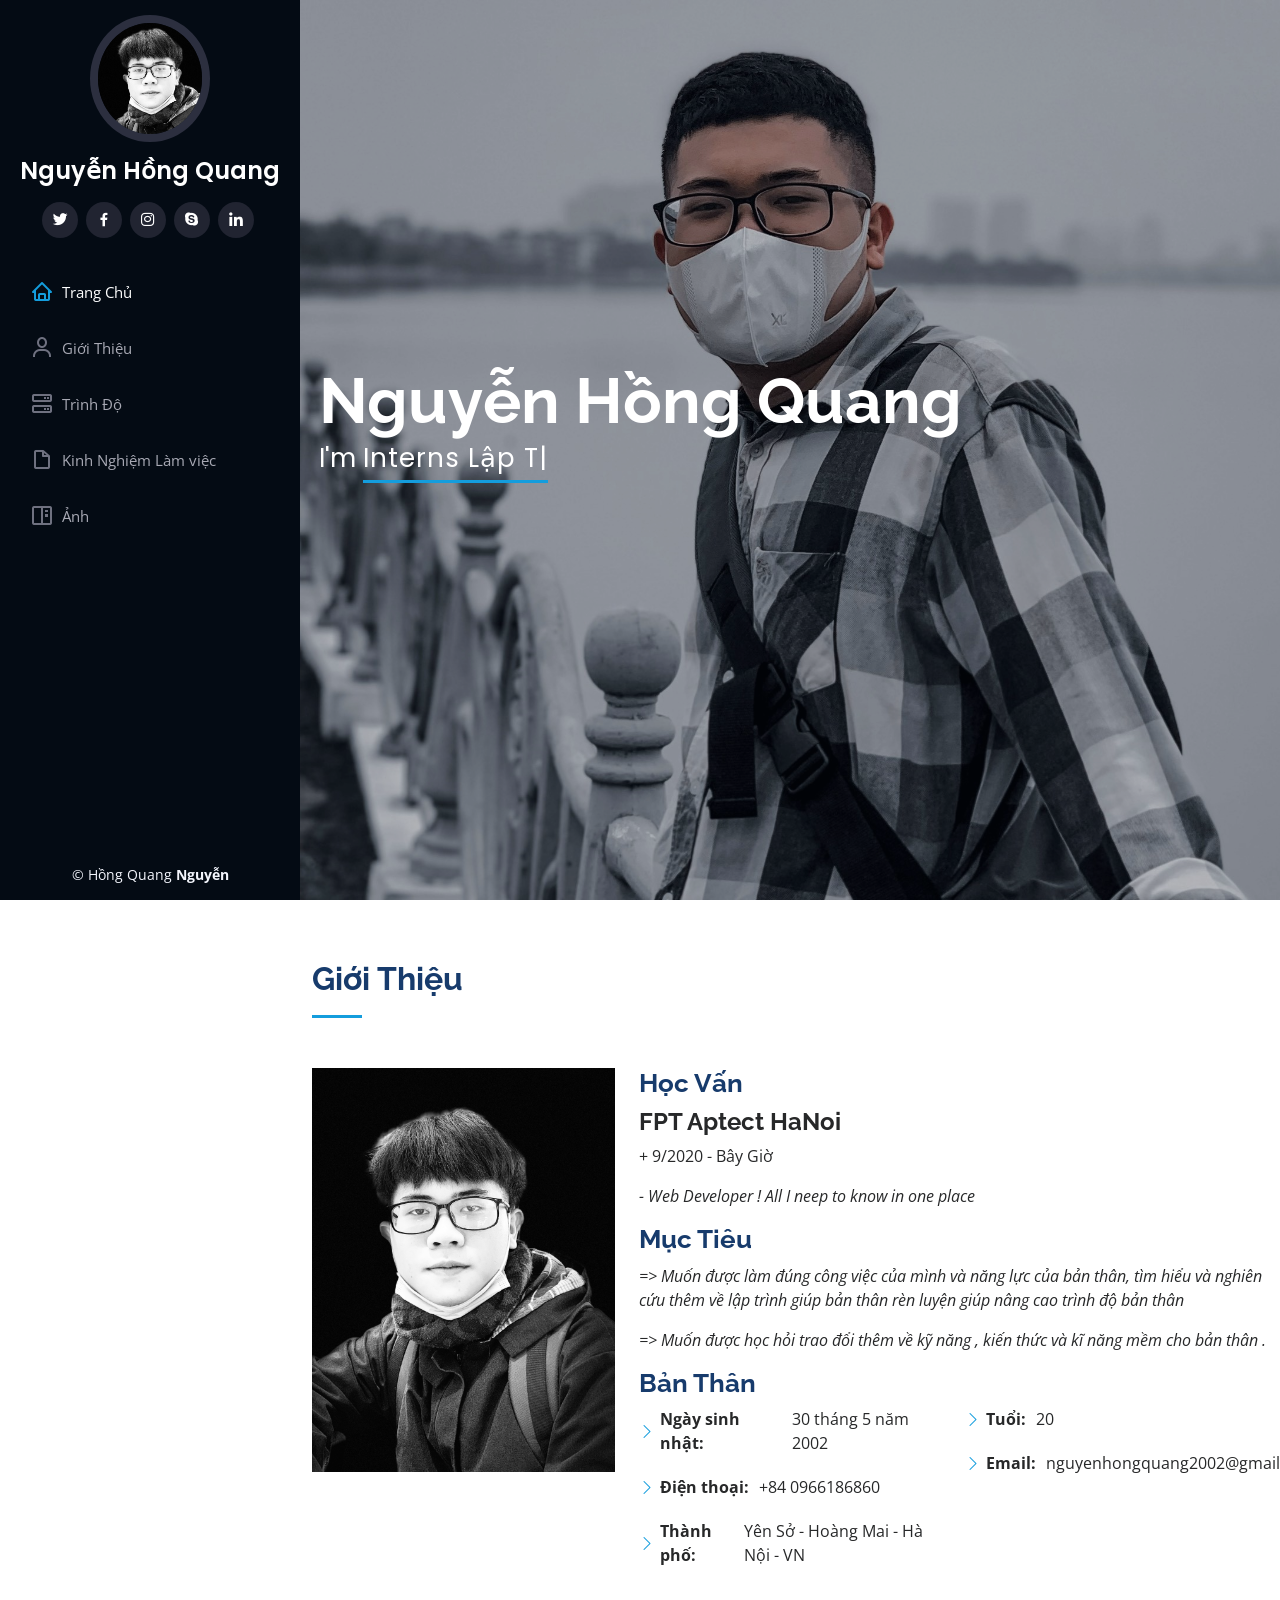
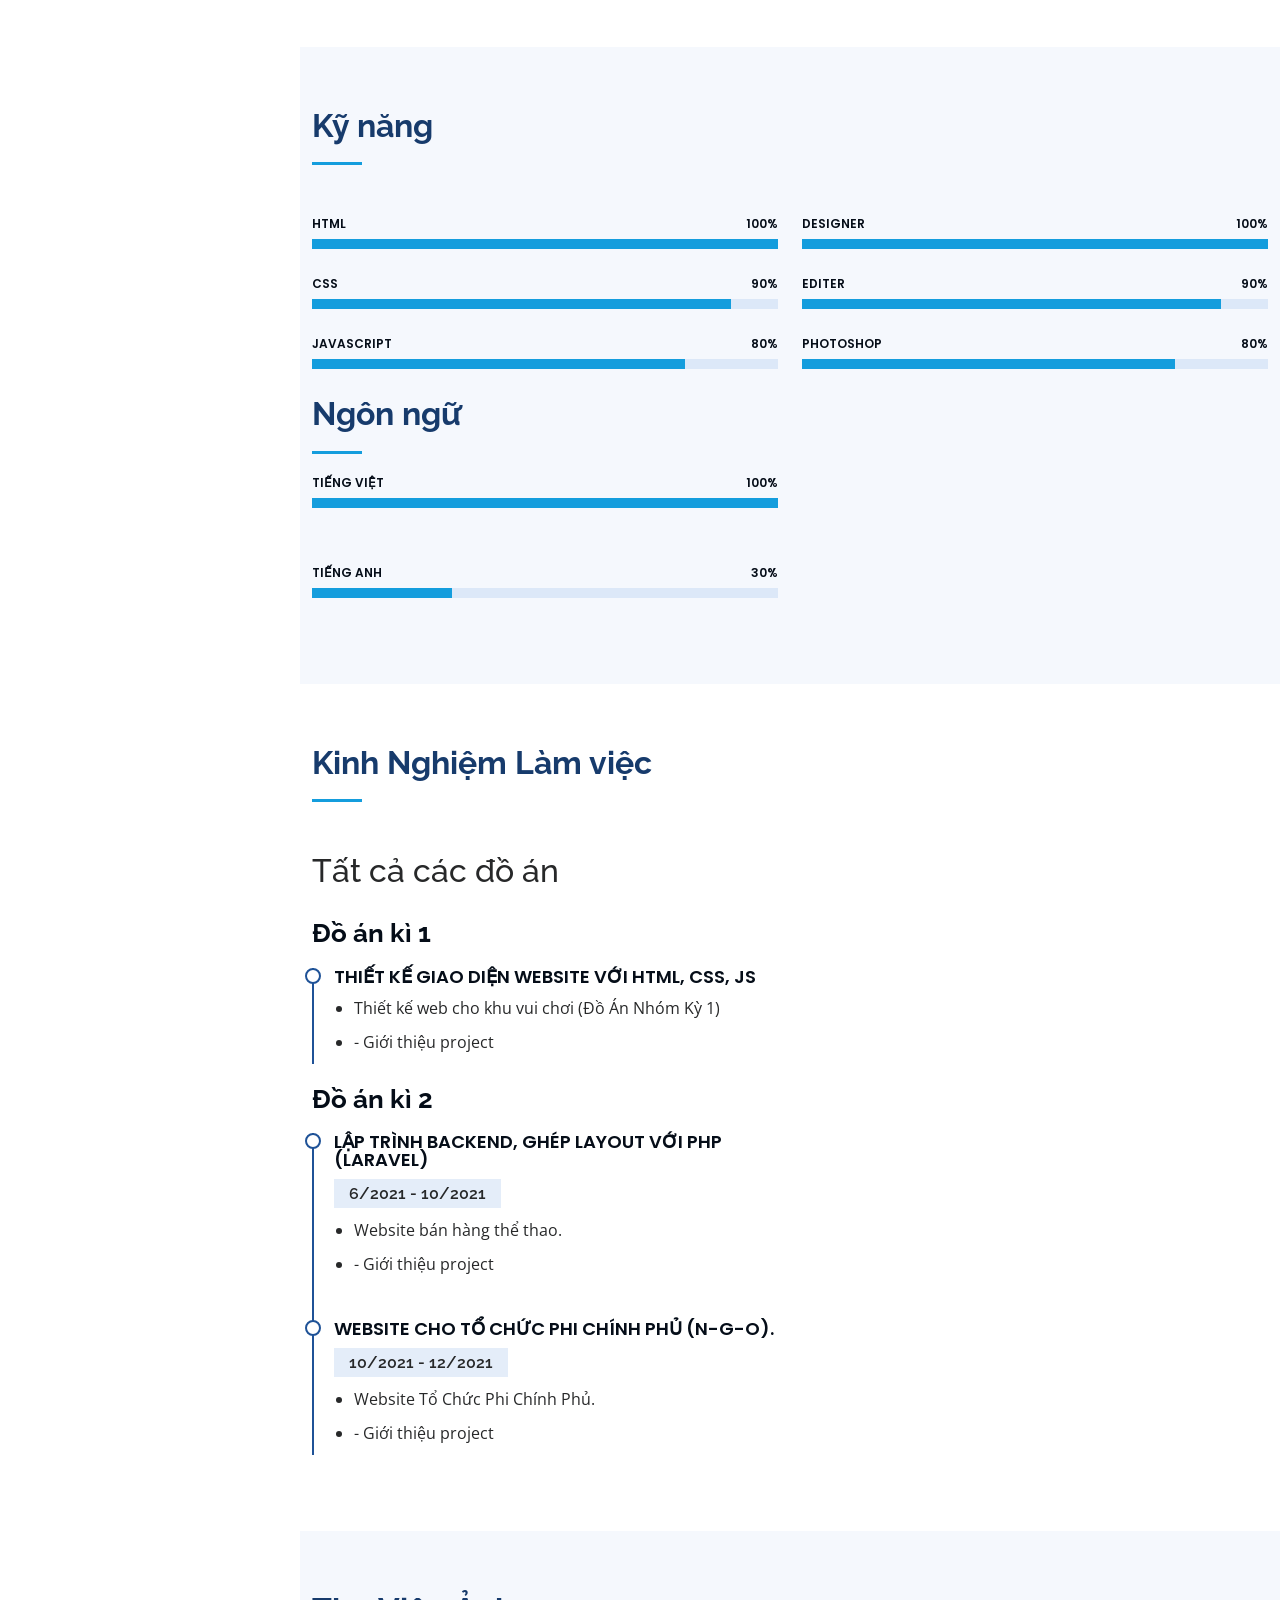
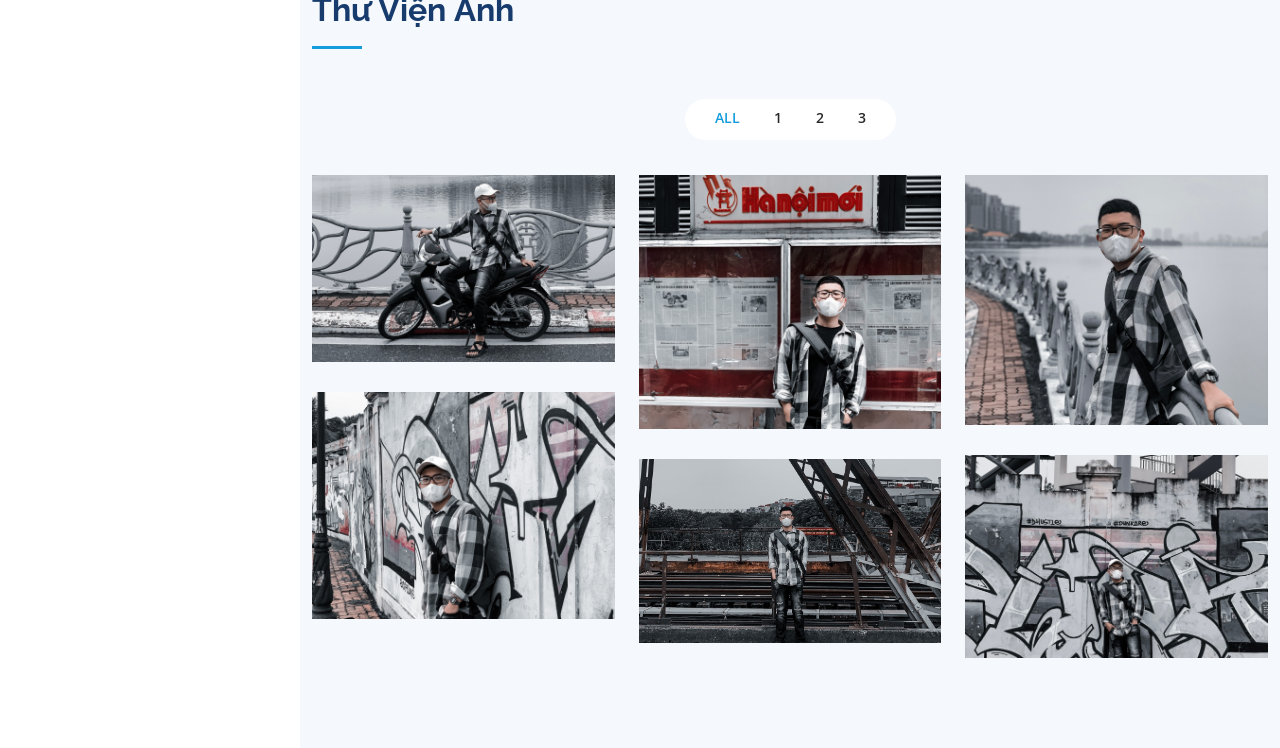
==== cv/index.html @ 5b28b4ec "cvcuatui" ====
<!DOCTYPE html>
<html lang="en">
<head>
    <meta charset="UTF-8">
    <meta http-equiv="X-UA-Compatible" content="IE=edge">
    <meta name="viewport" content="width=device-width, initial-scale=1.0">
    <link href="https://fonts.googleapis.com/css?family=Open+Sans:300,300i,400,400i,600,600i,700,700i|Raleway:300,300i,400,400i,500,500i,600,600i,700,700i|Poppins:300,300i,400,400i,500,500i,600,600i,700,700i" rel="stylesheet">

    <!-- Favicons -->
    <link href="assets/img/logo.jpg" rel="icon">
    <!-- <link href="assets/img/apple-touch-icon.png" rel="apple-touch-icon"> -->

    <!-- Google Fonts -->
    <link href="https://fonts.googleapis.com/css?family=Open+Sans:300,300i,400,400i,600,600i,700,700i|Raleway:300,300i,400,400i,500,500i,600,600i,700,700i|Poppins:300,300i,400,400i,500,500i,600,600i,700,700i" rel="stylesheet">

    <!-- Vendor CSS Files -->
    <link href="assets/vendor/aos/aos.css" rel="stylesheet">
    <link href="assets/vendor/bootstrap/css/bootstrap.min.css" rel="stylesheet">
    <link href="assets/vendor/bootstrap-icons/bootstrap-icons.css" rel="stylesheet">
    <link href="assets/vendor/boxicons/css/boxicons.min.css" rel="stylesheet">
    <link href="assets/vendor/glightbox/css/glightbox.min.css" rel="stylesheet">
    <link href="assets/vendor/swiper/swiper-bundle.min.css" rel="stylesheet">

    <!-- Template Main CSS File -->
    <link href="assets/css/style.css" rel="stylesheet">
    <title>Document</title>
</head>
<body>
 <!-- ======= Mobile nav toggle button ======= -->
 <i class="bi bi-list mobile-nav-toggle d-xl-none"></i>

 <!-- ======= Header ======= -->
 <header id="header">
   <div class="d-flex flex-column">

     <div class="profile">
       <img src="assets/img/avata.jpg" alt="" class="img-fluid rounded-circle">
       <h1 class="text-light"><a href="index.html">Nguyễn Hồng Quang </a></h1>
       <div class="social-links mt-3 text-center">
         <a href="#" class="twitter"><i class="bx bxl-twitter"></i></a>
         <a href="https://www.facebook.com/nguyenhongquang3005.HN" class="facebook"><i class="bx bxl-facebook"></i></a>
         <a href="https://www.instagram.com/_q.n.h305_/" class="instagram"><i class="bx bxl-instagram"></i></a>
         <a href="#" class="google-plus"><i class="bx bxl-skype"></i></a>
         <a href="#" class="linkedin"><i class="bx bxl-linkedin"></i></a>
       </div>
     </div>

     <nav id="navbar" class="nav-menu navbar">
       <ul>
         <li><a href="#hero" class="nav-link scrollto active"><i class="bx bx-home"></i> <span>Trang Chủ</span></a></li>
         <li><a href="#about" class="nav-link scrollto"><i class="bx bx-user"></i> <span>Giới Thiệu</span></a></li>
         <li><a href="#skills" class="nav-link scrollto"><i class="bx bx-server"></i> <span>Trình Độ</span></a></li>
         <li><a href="#resume" class="nav-link scrollto"><i class="bx bx-file-blank"></i> <span>Kinh Nghiệm Làm việc</span></a></li>
         <li><a href="#portfolio" class="nav-link scrollto"><i class="bx bx-book-content"></i> <span>Ảnh</span></a></li>
        </ul>
       </ul>
     </nav><!-- .nav-menu -->
   </div>
 </header><!-- End Header -->
 <section id="hero" class="d-flex flex-column justify-content-center align-items-center">
    <div class="hero-container" data-aos="fade-in">
      <h1>Nguyễn Hồng Quang</h1>
      <p>I'm <span class="typed" data-typed-items="Interns Lập Trình Viên ,Designer,Photographer"></span></p>
    </div>
  </section><!-- End Hero -->
  <main id="main">

    <!-- ======= About Section ======= -->
    <section id="about" class="about">
      <div class="container">

        <div class="section-title">
          <h2>Giới Thiệu</h2>
        </div>
        <div class="row">
          <div class="col-lg-4" data-aos="fade-right">
            <img src="assets/img/avata2.jpg" class="img-fluid" alt="">
          </div>
          <div class="col-lg-8 pt-4 pt-lg-0 content" data-aos="fade-left">
            <h3>Học Vấn</h3>
            <h4><b>FPT Aptect HaNoi</b></h4>
            <p> + 9/2020 - Bây Giờ</p>
            <p><i>- Web Developer ! All I neep to know in one place</i></p>
            <h3>Mục Tiêu</h3>
            <h4><b></b></h4>
            <p><i>=> Muốn được làm đúng công việc của mình và năng lực của bản thân, tìm hiểu và nghiên cứu thêm về lập trình 
                giúp bản thân rèn luyện giúp nâng cao trình độ bản thân 
            </i></p>
            <p><i>=> Muốn được học hỏi trao đổi thêm về kỹ năng , kiến thức và kĩ năng mềm cho bản thân .</i></p>
            <h3>Bản Thân </h3>
            <div class="row">
              <div class="col-lg-6">
                <ul>
                  <li><i class="bi bi-chevron-right"></i> <strong>Ngày sinh nhật:</strong> <span>30 tháng 5 năm 2002</span></li>
                  <li><i class="bi bi-chevron-right"></i> <strong>Điện thoại:</strong> <span>+84 0966186860 </span></li>
                  <li><i class="bi bi-chevron-right"></i> <strong>Thành phố:</strong> <span>Yên Sở - Hoàng Mai - Hà Nội - VN</span></li>
                </ul>
              </div>
              <div class="col-lg-6">
                <ul>
                  <li><i class="bi bi-chevron-right"></i> <strong>Tuổi:</strong> <span>20</span></li>
                  <li><i class="bi bi-chevron-right"></i> <strong>Email:</strong> <span>nguyenhongquang2002@gmail.com</span></li>
                </ul>
              </div>
            </div>
          </div>
        </div>

      </div>
    </section><!-- End About Section -->
    <!-- ======= Skills Section ======= -->
    <section id="skills" class="skills section-bg">
      <div class="container">

        <div class="section-title">
          <h2>Kỹ năng</h2>
        </div>
        <div class="row skills-content">
          <div class="col-lg-6" data-aos="fade-up">

            <div class="progress">
              <span class="skill">HTML <i class="val">100%</i></span>
              <div class="progress-bar-wrap">
                <div class="progress-bar" role="progressbar" aria-valuenow="100" aria-valuemin="0" aria-valuemax="100"></div>
              </div>
            </div>

            <div class="progress">
              <span class="skill">CSS <i class="val">90%</i></span>
              <div class="progress-bar-wrap">
                <div class="progress-bar" role="progressbar" aria-valuenow="90" aria-valuemin="0" aria-valuemax="100"></div>
              </div>
            </div>

            <div class="progress">
              <span class="skill">JavaScript <i class="val">80%</i></span>
              <div class="progress-bar-wrap">
                <div class="progress-bar" role="progressbar" aria-valuenow="80" aria-valuemin="0" aria-valuemax="100"></div>
              </div>
            </div>

            <div class="section-title">
            <h2>Ngôn ngữ</h2>
            
            <div class="progress">
                <span class="skill">Tiếng Việt <i class="val">100%</i></span>
                <div class="progress-bar-wrap">
                  <div class="progress-bar" role="progressbar" aria-valuenow="100" aria-valuemin="0" aria-valuemax="100"></div>
                </div>
              </div>
            </div>

              <div class="progress">
                <span class="skill">Tiếng Anh <i class="val">30%</i></span>
                <div class="progress-bar-wrap">
                  <div class="progress-bar" role="progressbar" aria-valuenow="30" aria-valuemin="0" aria-valuemax="100"></div>
                </div>
              </div>

              

          </div>

          <div class="col-lg-6" data-aos="fade-up" data-aos-delay="100">

            <div class="progress">
              <span class="skill">Designer <i class="val">100%</i></span>
              <div class="progress-bar-wrap">
                <div class="progress-bar" role="progressbar" aria-valuenow="100" aria-valuemin="0" aria-valuemax="100"></div>
              </div>
            </div>

            <div class="progress">
              <span class="skill">Editer <i class="val">90%</i></span>
              <div class="progress-bar-wrap">
                <div class="progress-bar" role="progressbar" aria-valuenow="90" aria-valuemin="0" aria-valuemax="100"></div>
              </div>
            </div>

            <div class="progress">
              <span class="skill">Photoshop <i class="val">80%</i></span>
              <div class="progress-bar-wrap">
                <div class="progress-bar" role="progressbar" aria-valuenow="80" aria-valuemin="0" aria-valuemax="100"></div>
              </div>
            </div>

          </div>

        </div>

      </div>
    </section><!-- End Skills Section -->

    <!-- ======= Resume Section ======= -->
    <section id="resume" class="resume">
      <div class="container">
        <div class="section-title">
          <h2>Kinh Nghiệm Làm việc</h2>
        </div>
        <h2>Tất cả các đồ án </h2>
        <div class="row">
          <div class="col-lg-6" data-aos="fade-up">
            <h3 class="resume-title">Đồ án kì 1</h3>
            <div class="resume-item pb-0">
              <h4>Thiết kế giao diện Website với HTML, CSS, JS</h4>
              <ul>
                <li>Thiết kế web cho khu vui chơi (Đồ Án Nhóm Kỳ 1)</li>
                <li>- Giới thiệu project</li>
              </ul>
            </div>

            <h3 class="resume-title">Đồ án kì 2</h3>
            <div class="resume-item">
              <h4>Lập trình Backend, ghép layout với PHP (Laravel)</h4>
              <h5>6/2021 - 10/2021</h5>
              <ul>
                <li>Website bán hàng thể thao.</li>
                <li>- Giới thiệu project</li>
              </ul>
            </div>
            <div class="resume-item">
              <h4>Website cho tổ chức phi chính phủ (N-G-O).</h4>
              <h5>10/2021 - 12/2021</h5>
              <ul>
                <li>Website Tổ Chức Phi Chính Phủ.</li>
                <li>- Giới thiệu project</li>
              </ul>
            </div>
          </div>
        </div>

      </div>
    </section><!-- End Resume Section -->

    <!-- ======= Portfolio Section ======= -->
    <section id="portfolio" class="portfolio section-bg">
      <div class="container">

        <div class="section-title">
          <h2>Thư Viện Ảnh</h2>
        </div>

        <div class="row" data-aos="fade-up">
          <div class="col-lg-12 d-flex justify-content-center">
            <ul id="portfolio-flters">
              <li data-filter="*" class="filter-active">All</li>
              <li data-filter=".filter-app">1</li>
              <li data-filter=".filter-card">2</li>
              <li data-filter=".filter-web">3</li>
            </ul>
          </div>
        </div>

        <div class="row portfolio-container" data-aos="fade-up" data-aos-delay="100">

          <div class="col-lg-4 col-md-6 portfolio-item filter-app">
            <div class="portfolio-wrap">
              <img src="assets/img/a2.jpg" class="img-fluid" alt="">
              <div class="portfolio-links">
                <a href="assets/img/a2.jpg" data-gallery="portfolioGallery" class="portfolio-lightbox" title="Đẹp Trai Nhất"><i class="bx bx-plus"></i></a>
              </div>
            </div>
          </div>

          <div class="col-lg-4 col-md-6 portfolio-item filter-web">
            <div class="portfolio-wrap">
                <img src="assets/img/a8.jpg" class="img-fluid" alt="">
                <div class="portfolio-links">
                  <a href="assets/img/a8.jpg" data-gallery="portfolioGallery" class="portfolio-lightbox" title="Đẹp Trai Nhất"><i class="bx bx-plus"></i></a>
                </div>
              </div>
          </div>

          <div class="col-lg-4 col-md-6 portfolio-item filter-app">
            <div class="portfolio-wrap">
                <img src="assets/img/a1.jpg" class="img-fluid" alt="">
                <div class="portfolio-links">
                  <a href="assets/img/a1.jpg" data-gallery="portfolioGallery" class="portfolio-lightbox" title="Đẹp Trai Nhất"><i class="bx bx-plus"></i></a>
                </div>
              </div>
          </div>

          <div class="col-lg-4 col-md-6 portfolio-item filter-web">
            <div class="portfolio-wrap">
                <img src="assets/img/a5.jpg" class="img-fluid" alt="">
                <div class="portfolio-links">
                  <a href="assets/img/a5.jpg" data-gallery="portfolioGallery" class="portfolio-lightbox" title="Đẹp Trai Nhất"><i class="bx bx-plus"></i></a>
                </div>
              </div>
          </div>
          <div class="col-lg-4 col-md-6 portfolio-item filter-card">
            <div class="portfolio-wrap">
                <img src="assets/img/a3.jpg" class="img-fluid" alt="">
                <div class="portfolio-links">
                  <a href="assets/img/a3.jpg" data-gallery="portfolioGallery" class="portfolio-lightbox" title="Đẹp Trai Nhất"><i class="bx bx-plus"></i></a>
                </div>
              </div>
          </div>

          <div class="col-lg-4 col-md-6 portfolio-item filter-web">
            <div class="portfolio-wrap">
                <img src="assets/img/a7.jpg" class="img-fluid" alt="">
                <div class="portfolio-links">
                  <a href="assets/img/a7.jpg" data-gallery="portfolioGallery" class="portfolio-lightbox" title="Đẹp Trai Nhất"><i class="bx bx-plus"></i></a>
                </div>
              </div>
          </div>
          
        </div>
      </div>
    </section><!-- End Portfolio Section -->
    <!-- ======= Testimonials Section ======= -->
  </main><!-- End #main -->
  <footer id="footer">
    <div class="container">
      <div class="copyright">
        &copy; Hồng Quang <strong><span>Nguyễn</span></strong>
      </div>
    </div>
  </footer><!-- End  Footer -->
</body>
  <!-- Vendor JS Files -->
  <script src="assets/vendor/purecounter/purecounter.js"></script>
  <script src="assets/vendor/aos/aos.js"></script>
  <script src="assets/vendor/bootstrap/js/bootstrap.bundle.min.js"></script>
  <script src="assets/vendor/glightbox/js/glightbox.min.js"></script>
  <script src="assets/vendor/isotope-layout/isotope.pkgd.min.js"></script>
  <script src="assets/vendor/swiper/swiper-bundle.min.js"></script>
  <script src="assets/vendor/typed.js/typed.min.js"></script>
  <script src="assets/vendor/waypoints/noframework.waypoints.js"></script>
  <script src="assets/vendor/php-email-form/validate.js"></script>

  <!-- Template Main JS File -->
  <script src="assets/js/main.js"></script>
</html>
---- cv/assets/css/style.css ----
/**
* Template Name: iPortfolio - v3.7.0
* Template URL: https://bootstrapmade.com/iportfolio-bootstrap-portfolio-websites-template/
* Author: BootstrapMade.com
* License: https://bootstrapmade.com/license/
*/

/*--------------------------------------------------------------
# General
--------------------------------------------------------------*/
body {
  font-family: "Open Sans", sans-serif;
  color: #272829;
}

a {
  color: #149ddd;
  text-decoration: none;
}

a:hover {
  color: #37b3ed;
  text-decoration: none;
}

h1, h2, h3, h4, h5, h6 {
  font-family: "Raleway", sans-serif;
}

/*--------------------------------------------------------------
# Back to top button
--------------------------------------------------------------*/
.back-to-top {
  position: fixed;
  visibility: hidden;
  opacity: 0;
  right: 15px;
  bottom: 15px;
  z-index: 996;
  background: #149ddd;
  width: 40px;
  height: 40px;
  border-radius: 50px;
  transition: all 0.4s;
}
.back-to-top i {
  font-size: 28px;
  color: #fff;
  line-height: 0;
}
.back-to-top:hover {
  background: #2eafec;
  color: #fff;
}
.back-to-top.active {
  visibility: visible;
  opacity: 1;
}

/*--------------------------------------------------------------
# Header
--------------------------------------------------------------*/
#header {
  position: fixed;
  top: 0;
  left: 0;
  bottom: 0;
  width: 300px;
  transition: all ease-in-out 0.5s;
  z-index: 9997;
  transition: all 0.5s;
  padding: 0 15px;
  background: #040b14;
  overflow-y: auto;
}
#header .profile img {
  margin: 15px auto;
  display: block;
  width: 120px;
  border: 8px solid #2c2f3f;
}
#header .profile h1 {
  font-size: 24px;
  margin: 0;
  padding: 0;
  font-weight: 600;
  -moz-text-align-last: center;
  text-align-last: center;
  font-family: "Poppins", sans-serif;
}
#header .profile h1 a, #header .profile h1 a:hover {
  color: #fff;
  text-decoration: none;
}
#header .profile .social-links a {
  font-size: 18px;
  display: inline-block;
  background: #212431;
  color: #fff;
  line-height: 1;
  padding: 8px 0;
  margin-right: 4px;
  border-radius: 50%;
  text-align: center;
  width: 36px;
  height: 36px;
  transition: 0.3s;
}
#header .profile .social-links a:hover {
  background: #149ddd;
  color: #fff;
  text-decoration: none;
}

#main {
  margin-left: 300px;
}

@media (max-width: 1199px) {
  #header {
    left: -300px;
  }

  #main {
    margin-left: 0;
  }
}
/*--------------------------------------------------------------
# Navigation Menu
--------------------------------------------------------------*/
/* Desktop Navigation */
.nav-menu {
  padding: 30px 0 0 0;
}
.nav-menu * {
  margin: 0;
  padding: 0;
  list-style: none;
}
.nav-menu > ul > li {
  position: relative;
  white-space: nowrap;
}
.nav-menu a, .nav-menu a:focus {
  display: flex;
  align-items: center;
  color: #a8a9b4;
  padding: 12px 15px;
  margin-bottom: 8px;
  transition: 0.3s;
  font-size: 15px;
}
.nav-menu a i, .nav-menu a:focus i {
  font-size: 24px;
  padding-right: 8px;
  color: #6f7180;
}
.nav-menu a:hover, .nav-menu .active, .nav-menu .active:focus, .nav-menu li:hover > a {
  text-decoration: none;
  color: #fff;
}
.nav-menu a:hover i, .nav-menu .active i, .nav-menu .active:focus i, .nav-menu li:hover > a i {
  color: #149ddd;
}

/* Mobile Navigation */
.mobile-nav-toggle {
  position: fixed;
  right: 15px;
  top: 15px;
  z-index: 9998;
  border: 0;
  font-size: 24px;
  transition: all 0.4s;
  outline: none !important;
  background-color: #149ddd;
  color: #fff;
  width: 40px;
  height: 40px;
  display: inline-flex;
  align-items: center;
  justify-content: center;
  line-height: 0;
  border-radius: 50px;
  cursor: pointer;
}

.mobile-nav-active {
  overflow: hidden;
}
.mobile-nav-active #header {
  left: 0;
}

/*--------------------------------------------------------------
# Hero Section
--------------------------------------------------------------*/
#hero {
  width: 100%;
  height: 100vh;
  background: url("../img/a4.jpg") top center;
  background-size: cover;
}
#hero:before {
  content: "";
  background: rgba(5, 13, 24, 0.3);
  position: absolute;
  bottom: 0;
  top: 0;
  left: 0;
  right: 0;
  z-index: 1;
}
#hero .hero-container {
  position: relative;
  z-index: 2;
  min-width: 300px;
}
#hero h1 {
  margin: 0 0 10px 0;
  font-size: 64px;
  font-weight: 700;
  line-height: 56px;
  color: #fff;
}
#hero p {
  color: #fff;
  margin-bottom: 50px;
  font-size: 26px;
  font-family: "Poppins", sans-serif;
}
#hero p span {
  color: #fff;
  padding-bottom: 4px;
  letter-spacing: 1px;
  border-bottom: 3px solid #149ddd;
}
@media (min-width: 1024px) {
  #hero {
    background-attachment: fixed;
  }
}
@media (max-width: 768px) {
  #hero h1 {
    font-size: 28px;
    line-height: 36px;
  }
  #hero h2 {
    font-size: 18px;
    line-height: 24px;
    margin-bottom: 30px;
  }
}

/*--------------------------------------------------------------
# Sections General
--------------------------------------------------------------*/
section {
  padding: 60px 0;
  overflow: hidden;
}

.section-bg {
  background: #f5f8fd;
}

.section-title {
  padding-bottom: 30px;
}
.section-title h2 {
  font-size: 32px;
  font-weight: bold;
  margin-bottom: 20px;
  padding-bottom: 20px;
  position: relative;
  color: #173b6c;
}
.section-title h2::after {
  content: "";
  position: absolute;
  display: block;
  width: 50px;
  height: 3px;
  background: #149ddd;
  bottom: 0;
  left: 0;
}
.section-title p {
  margin-bottom: 0;
}

/*--------------------------------------------------------------
# About
--------------------------------------------------------------*/
.about .content h3 {
  font-weight: 700;
  font-size: 26px;
  color: #173b6c;
}
.about .content ul {
  list-style: none;
  padding: 0;
}
.about .content ul li {
  margin-bottom: 20px;
  display: flex;
  align-items: center;
}
.about .content ul strong {
  margin-right: 10px;
}
.about .content ul i {
  font-size: 16px;
  margin-right: 5px;
  color: #149ddd;
  line-height: 0;
}
.about .content p:last-child {
  margin-bottom: 0;
}

/*--------------------------------------------------------------
# Facts
--------------------------------------------------------------*/
.facts {
  padding-bottom: 30px;
}
.facts .count-box {
  padding: 30px;
  width: 100%;
}
.facts .count-box i {
  display: block;
  font-size: 44px;
  color: #149ddd;
  float: left;
  line-height: 0;
}
.facts .count-box span {
  font-size: 48px;
  line-height: 40px;
  display: block;
  font-weight: 700;
  color: #050d18;
  margin-left: 60px;
}
.facts .count-box p {
  padding: 15px 0 0 0;
  margin: 0 0 0 60px;
  font-family: "Raleway", sans-serif;
  font-size: 14px;
  color: #122f57;
}
.facts .count-box a {
  font-weight: 600;
  display: block;
  margin-top: 20px;
  color: #122f57;
  font-size: 15px;
  font-family: "Poppins", sans-serif;
  transition: ease-in-out 0.3s;
}
.facts .count-box a:hover {
  color: #1f5297;
}

/*--------------------------------------------------------------
# Akills
--------------------------------------------------------------*/
.skills .progress {
  height: 60px;
  display: block;
  background: none;
  border-radius: 0;
}
.skills .progress .skill {
  padding: 0;
  margin: 0 0 6px 0;
  text-transform: uppercase;
  display: block;
  font-weight: 600;
  font-family: "Poppins", sans-serif;
  color: #050d18;
}
.skills .progress .skill .val {
  float: right;
  font-style: normal;
}
.skills .progress-bar-wrap {
  background: #dce8f8;
  height: 10px;
}
.skills .progress-bar {
  width: 1px;
  height: 10px;
  transition: 0.9s;
  background-color: #149ddd;
}

/*--------------------------------------------------------------
# Resume
--------------------------------------------------------------*/
.resume .resume-title {
  font-size: 26px;
  font-weight: 700;
  margin-top: 20px;
  margin-bottom: 20px;
  color: #050d18;
}
.resume .resume-item {
  padding: 0 0 20px 20px;
  margin-top: -2px;
  border-left: 2px solid #1f5297;
  position: relative;
}
.resume .resume-item h4 {
  line-height: 18px;
  font-size: 18px;
  font-weight: 600;
  text-transform: uppercase;
  font-family: "Poppins", sans-serif;
  color: #050d18;
  margin-bottom: 10px;
}
.resume .resume-item h5 {
  font-size: 16px;
  background: #e4edf9;
  padding: 5px 15px;
  display: inline-block;
  font-weight: 600;
  margin-bottom: 10px;
}
.resume .resume-item ul {
  padding-left: 20px;
}
.resume .resume-item ul li {
  padding-bottom: 10px;
}
.resume .resume-item:last-child {
  padding-bottom: 0;
}
.resume .resume-item::before {
  content: "";
  position: absolute;
  width: 16px;
  height: 16px;
  border-radius: 50px;
  left: -9px;
  top: 0;
  background: #fff;
  border: 2px solid #1f5297;
}

/*--------------------------------------------------------------
# Portfolio
--------------------------------------------------------------*/
.portfolio .portfolio-item {
  margin-bottom: 30px;
}
.portfolio #portfolio-flters {
  padding: 0;
  margin: 0 auto 35px auto;
  list-style: none;
  text-align: center;
  background: #fff;
  border-radius: 50px;
  padding: 2px 15px;
}
.portfolio #portfolio-flters li {
  cursor: pointer;
  display: inline-block;
  padding: 10px 15px 8px 15px;
  font-size: 14px;
  font-weight: 600;
  line-height: 1;
  text-transform: uppercase;
  color: #272829;
  margin-bottom: 5px;
  transition: all 0.3s ease-in-out;
}
.portfolio #portfolio-flters li:hover, .portfolio #portfolio-flters li.filter-active {
  color: #149ddd;
}
.portfolio #portfolio-flters li:last-child {
  margin-right: 0;
}
.portfolio .portfolio-wrap {
  transition: 0.3s;
  position: relative;
  overflow: hidden;
  z-index: 1;
}
.portfolio .portfolio-wrap::before {
  content: "";
  background: rgba(255, 255, 255, 0.5);
  position: absolute;
  left: 0;
  right: 0;
  top: 0;
  bottom: 0;
  transition: all ease-in-out 0.3s;
  z-index: 2;
  opacity: 0;
}
.portfolio .portfolio-wrap .portfolio-links {
  opacity: 1;
  left: 0;
  right: 0;
  bottom: -60px;
  z-index: 3;
  position: absolute;
  transition: all ease-in-out 0.3s;
  display: flex;
  justify-content: center;
}
.portfolio .portfolio-wrap .portfolio-links a {
  color: #fff;
  font-size: 28px;
  text-align: center;
  background: rgba(20, 157, 221, 0.75);
  transition: 0.3s;
  width: 50%;
}
.portfolio .portfolio-wrap .portfolio-links a:hover {
  background: rgba(20, 157, 221, 0.95);
}
.portfolio .portfolio-wrap .portfolio-links a + a {
  border-left: 1px solid #37b3ed;
}
.portfolio .portfolio-wrap:hover::before {
  top: 0;
  left: 0;
  right: 0;
  bottom: 0;
  opacity: 1;
}
.portfolio .portfolio-wrap:hover .portfolio-links {
  opacity: 1;
  bottom: 0;
}

/*--------------------------------------------------------------
# Portfolio Details
--------------------------------------------------------------*/
.portfolio-details {
  padding-top: 40px;
}
.portfolio-details .portfolio-details-slider img {
  width: 100%;
}
.portfolio-details .portfolio-details-slider .swiper-pagination {
  margin-top: 20px;
  position: relative;
}
.portfolio-details .portfolio-details-slider .swiper-pagination .swiper-pagination-bullet {
  width: 12px;
  height: 12px;
  background-color: #fff;
  opacity: 1;
  border: 1px solid #149ddd;
}
.portfolio-details .portfolio-details-slider .swiper-pagination .swiper-pagination-bullet-active {
  background-color: #149ddd;
}
.portfolio-details .portfolio-info {
  padding: 30px;
  box-shadow: 0px 0 30px rgba(5, 13, 24, 0.08);
}
.portfolio-details .portfolio-info h3 {
  font-size: 22px;
  font-weight: 700;
  margin-bottom: 20px;
  padding-bottom: 20px;
  border-bottom: 1px solid #eee;
}
.portfolio-details .portfolio-info ul {
  list-style: none;
  padding: 0;
  font-size: 15px;
}
.portfolio-details .portfolio-info ul li + li {
  margin-top: 10px;
}
.portfolio-details .portfolio-description {
  padding-top: 30px;
}
.portfolio-details .portfolio-description h2 {
  font-size: 26px;
  font-weight: 700;
  margin-bottom: 20px;
}
.portfolio-details .portfolio-description p {
  padding: 0;
}

/*--------------------------------------------------------------
# Services
--------------------------------------------------------------*/
.services .icon-box {
  margin-bottom: 20px;
}
.services .icon {
  float: left;
  display: flex;
  align-items: center;
  justify-content: center;
  width: 54px;
  height: 54px;
  background: #149ddd;
  border-radius: 50%;
  transition: 0.5s;
  border: 1px solid #149ddd;
}
.services .icon i {
  color: #fff;
  font-size: 24px;
  line-height: 0;
}
.services .icon-box:hover .icon {
  background: #fff;
}
.services .icon-box:hover .icon i {
  color: #149ddd;
}
.services .title {
  margin-left: 80px;
  font-weight: 700;
  margin-bottom: 15px;
  font-size: 18px;
}
.services .title a {
  color: #343a40;
}
.services .title a:hover {
  color: #149ddd;
}
.services .description {
  margin-left: 80px;
  line-height: 24px;
  font-size: 14px;
}

/*--------------------------------------------------------------
# Testimonials
--------------------------------------------------------------*/
.testimonials .testimonials-carousel, .testimonials .testimonials-slider {
  overflow: hidden;
}
.testimonials .testimonial-item {
  box-sizing: content-box;
  text-align: center;
  min-height: 320px;
}
.testimonials .testimonial-item .testimonial-img {
  width: 90px;
  border-radius: 50%;
  margin: 0 auto;
}
.testimonials .testimonial-item h3 {
  font-size: 18px;
  font-weight: bold;
  margin: 10px 0 5px 0;
  color: #111;
}
.testimonials .testimonial-item h4 {
  font-size: 14px;
  color: #999;
  margin: 0;
}
.testimonials .testimonial-item .quote-icon-left, .testimonials .testimonial-item .quote-icon-right {
  color: #c3e8fa;
  font-size: 26px;
}
.testimonials .testimonial-item .quote-icon-left {
  display: inline-block;
  left: -5px;
  position: relative;
}
.testimonials .testimonial-item .quote-icon-right {
  display: inline-block;
  right: -5px;
  position: relative;
  top: 10px;
}
.testimonials .testimonial-item p {
  font-style: italic;
  margin: 0 15px 15px 15px;
  padding: 20px;
  background: #fff;
  position: relative;
  margin-bottom: 35px;
  border-radius: 6px;
  box-shadow: 0px 2px 15px rgba(0, 0, 0, 0.1);
}
.testimonials .testimonial-item p::after {
  content: "";
  width: 0;
  height: 0;
  border-top: 20px solid #fff;
  border-right: 20px solid transparent;
  border-left: 20px solid transparent;
  position: absolute;
  bottom: -20px;
  left: calc(50% - 20px);
}
.testimonials .swiper-pagination {
  margin-top: 20px;
  position: relative;
}
.testimonials .swiper-pagination .swiper-pagination-bullet {
  width: 12px;
  height: 12px;
  background-color: #fff;
  opacity: 1;
  border: 1px solid #149ddd;
}
.testimonials .swiper-pagination .swiper-pagination-bullet-active {
  background-color: #149ddd;
}

/*--------------------------------------------------------------
# Contact
--------------------------------------------------------------*/
.contact {
  padding-bottom: 130px;
}
.contact .info {
  padding: 30px;
  background: #fff;
  width: 100%;
  box-shadow: 0 0 24px 0 rgba(0, 0, 0, 0.12);
}
.contact .info i {
  font-size: 20px;
  color: #149ddd;
  float: left;
  width: 44px;
  height: 44px;
  background: #dff3fc;
  display: flex;
  justify-content: center;
  align-items: center;
  border-radius: 50px;
  transition: all 0.3s ease-in-out;
}
.contact .info h4 {
  padding: 0 0 0 60px;
  font-size: 22px;
  font-weight: 600;
  margin-bottom: 5px;
  color: #050d18;
}
.contact .info p {
  padding: 0 0 10px 60px;
  margin-bottom: 20px;
  font-size: 14px;
  color: #173b6c;
}
.contact .info .email p {
  padding-top: 5px;
}
.contact .info .social-links {
  padding-left: 60px;
}
.contact .info .social-links a {
  font-size: 18px;
  display: inline-block;
  background: #333;
  color: #fff;
  line-height: 1;
  padding: 8px 0;
  border-radius: 50%;
  text-align: center;
  width: 36px;
  height: 36px;
  transition: 0.3s;
  margin-right: 10px;
}
.contact .info .social-links a:hover {
  background: #149ddd;
  color: #fff;
}
.contact .info .email:hover i, .contact .info .address:hover i, .contact .info .phone:hover i {
  background: #149ddd;
  color: #fff;
}
.contact .php-email-form {
  width: 100%;
  padding: 30px;
  background: #fff;
  box-shadow: 0 0 24px 0 rgba(0, 0, 0, 0.12);
}
.contact .php-email-form .form-group {
  padding-bottom: 8px;
}
.contact .php-email-form .validate {
  display: none;
  color: red;
  margin: 0 0 15px 0;
  font-weight: 400;
  font-size: 13px;
}
.contact .php-email-form .error-message {
  display: none;
  color: #fff;
  background: #ed3c0d;
  text-align: left;
  padding: 15px;
  font-weight: 600;
}
.contact .php-email-form .error-message br + br {
  margin-top: 25px;
}
.contact .php-email-form .sent-message {
  display: none;
  color: #fff;
  background: #18d26e;
  text-align: center;
  padding: 15px;
  font-weight: 600;
}
.contact .php-email-form .loading {
  display: none;
  background: #fff;
  text-align: center;
  padding: 15px;
}
.contact .php-email-form .loading:before {
  content: "";
  display: inline-block;
  border-radius: 50%;
  width: 24px;
  height: 24px;
  margin: 0 10px -6px 0;
  border: 3px solid #18d26e;
  border-top-color: #eee;
  -webkit-animation: animate-loading 1s linear infinite;
  animation: animate-loading 1s linear infinite;
}
.contact .php-email-form .form-group {
  margin-bottom: 15px;
}
.contact .php-email-form label {
  padding-bottom: 8px;
}
.contact .php-email-form input, .contact .php-email-form textarea {
  border-radius: 0;
  box-shadow: none;
  font-size: 14px;
}
.contact .php-email-form input {
  height: 44px;
}
.contact .php-email-form textarea {
  padding: 10px 15px;
}
.contact .php-email-form button[type=submit] {
  background: #149ddd;
  border: 0;
  padding: 10px 24px;
  color: #fff;
  transition: 0.4s;
  border-radius: 4px;
}
.contact .php-email-form button[type=submit]:hover {
  background: #37b3ed;
}
@-webkit-keyframes animate-loading {
  0% {
    transform: rotate(0deg);
  }
  100% {
    transform: rotate(360deg);
  }
}
@keyframes animate-loading {
  0% {
    transform: rotate(0deg);
  }
  100% {
    transform: rotate(360deg);
  }
}

/*--------------------------------------------------------------
# Breadcrumbs
--------------------------------------------------------------*/
.breadcrumbs {
  padding: 20px 0;
  background: #f9f9f9;
}
.breadcrumbs h2 {
  font-size: 26px;
  font-weight: 300;
}
.breadcrumbs ol {
  display: flex;
  flex-wrap: wrap;
  list-style: none;
  padding: 0;
  margin: 0;
  font-size: 15px;
}
.breadcrumbs ol li + li {
  padding-left: 10px;
}
.breadcrumbs ol li + li::before {
  display: inline-block;
  padding-right: 10px;
  color: #0e2442;
  content: "/";
}
@media (max-width: 768px) {
  .breadcrumbs .d-flex {
    display: block !important;
  }
  .breadcrumbs ol {
    display: block;
  }
  .breadcrumbs ol li {
    display: inline-block;
  }
}

/*--------------------------------------------------------------
# Footer
--------------------------------------------------------------*/
#footer {
  padding: 15px;
  color: #f4f6fd;
  font-size: 14px;
  position: fixed;
  left: 0;
  bottom: 0;
  width: 300px;
  z-index: 9999;
  background: #040b14;
}
#footer .copyright {
  text-align: center;
}
#footer .credits {
  padding-top: 5px;
  text-align: center;
  font-size: 13px;
  color: #eaebf0;
}
@media (max-width: 1199px) {
  #footer {
    position: static;
    width: auto;
    padding-right: 20px 15px;
  }
}
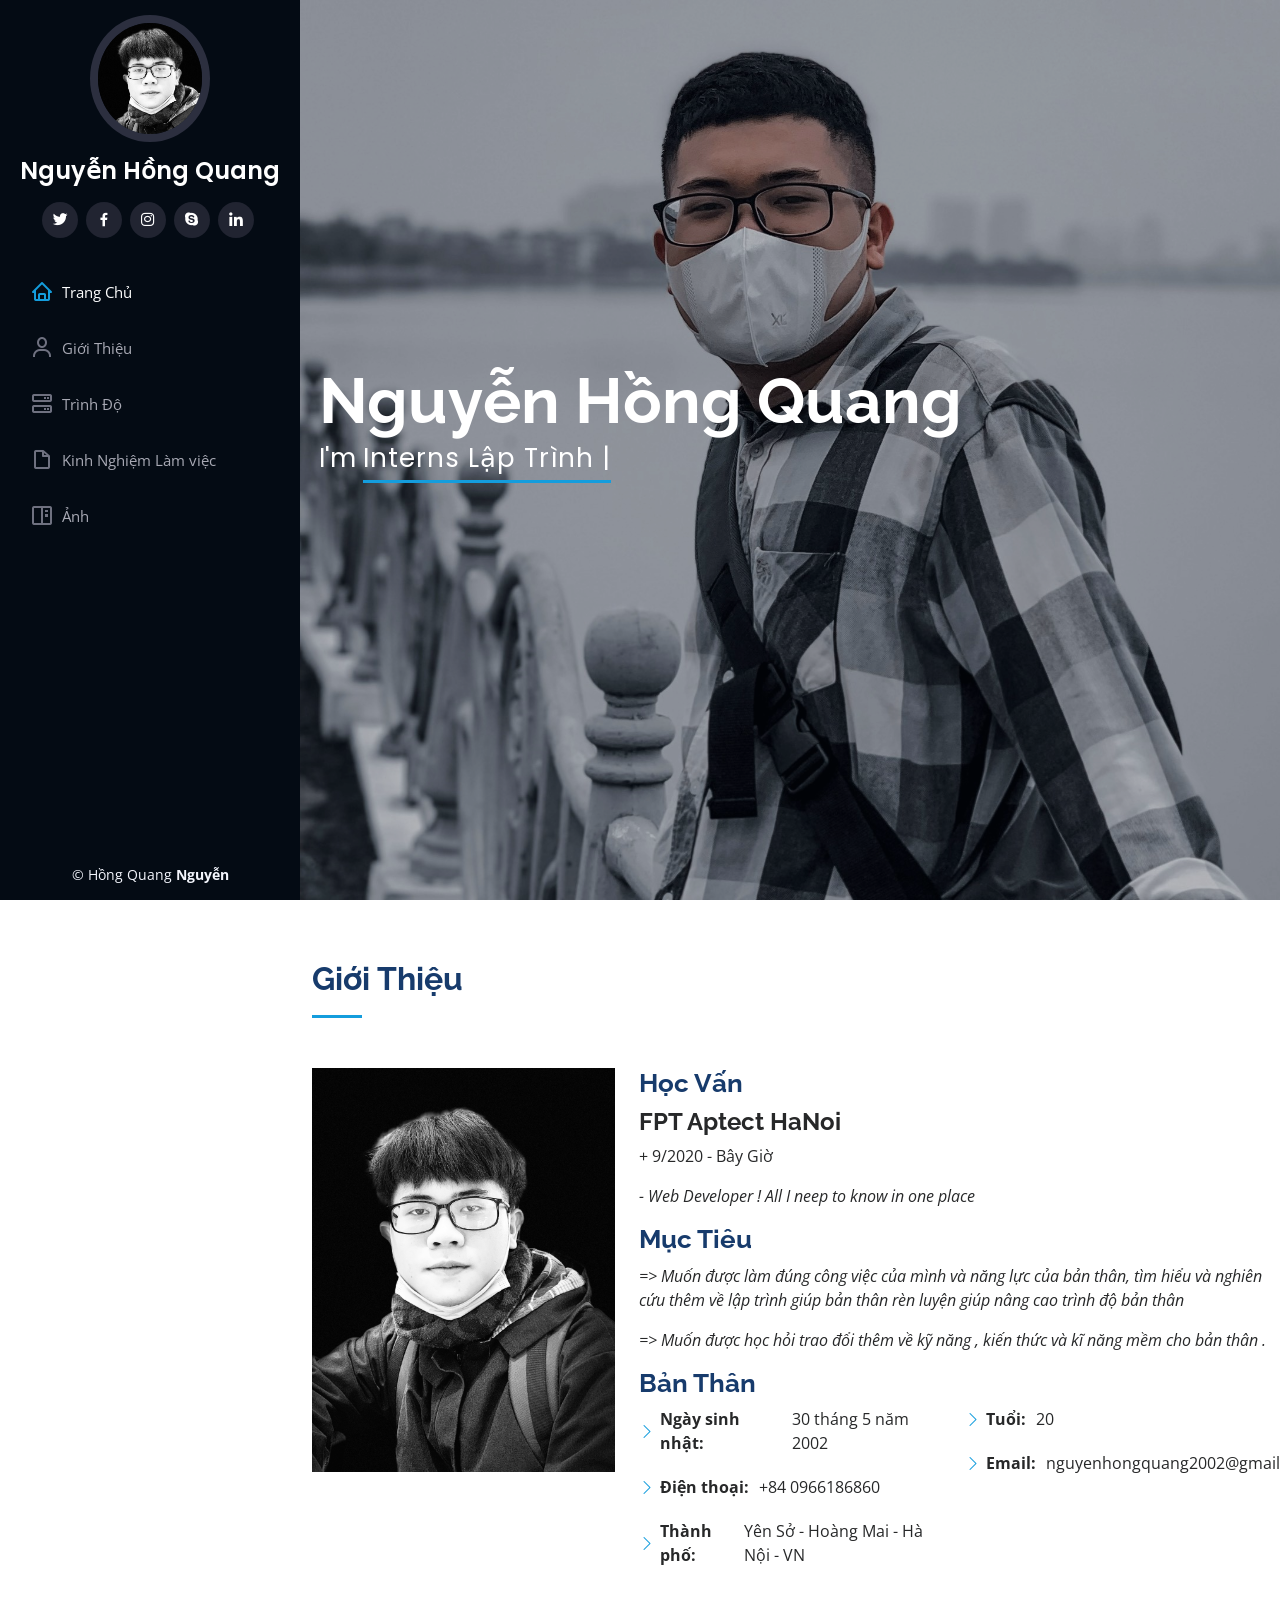
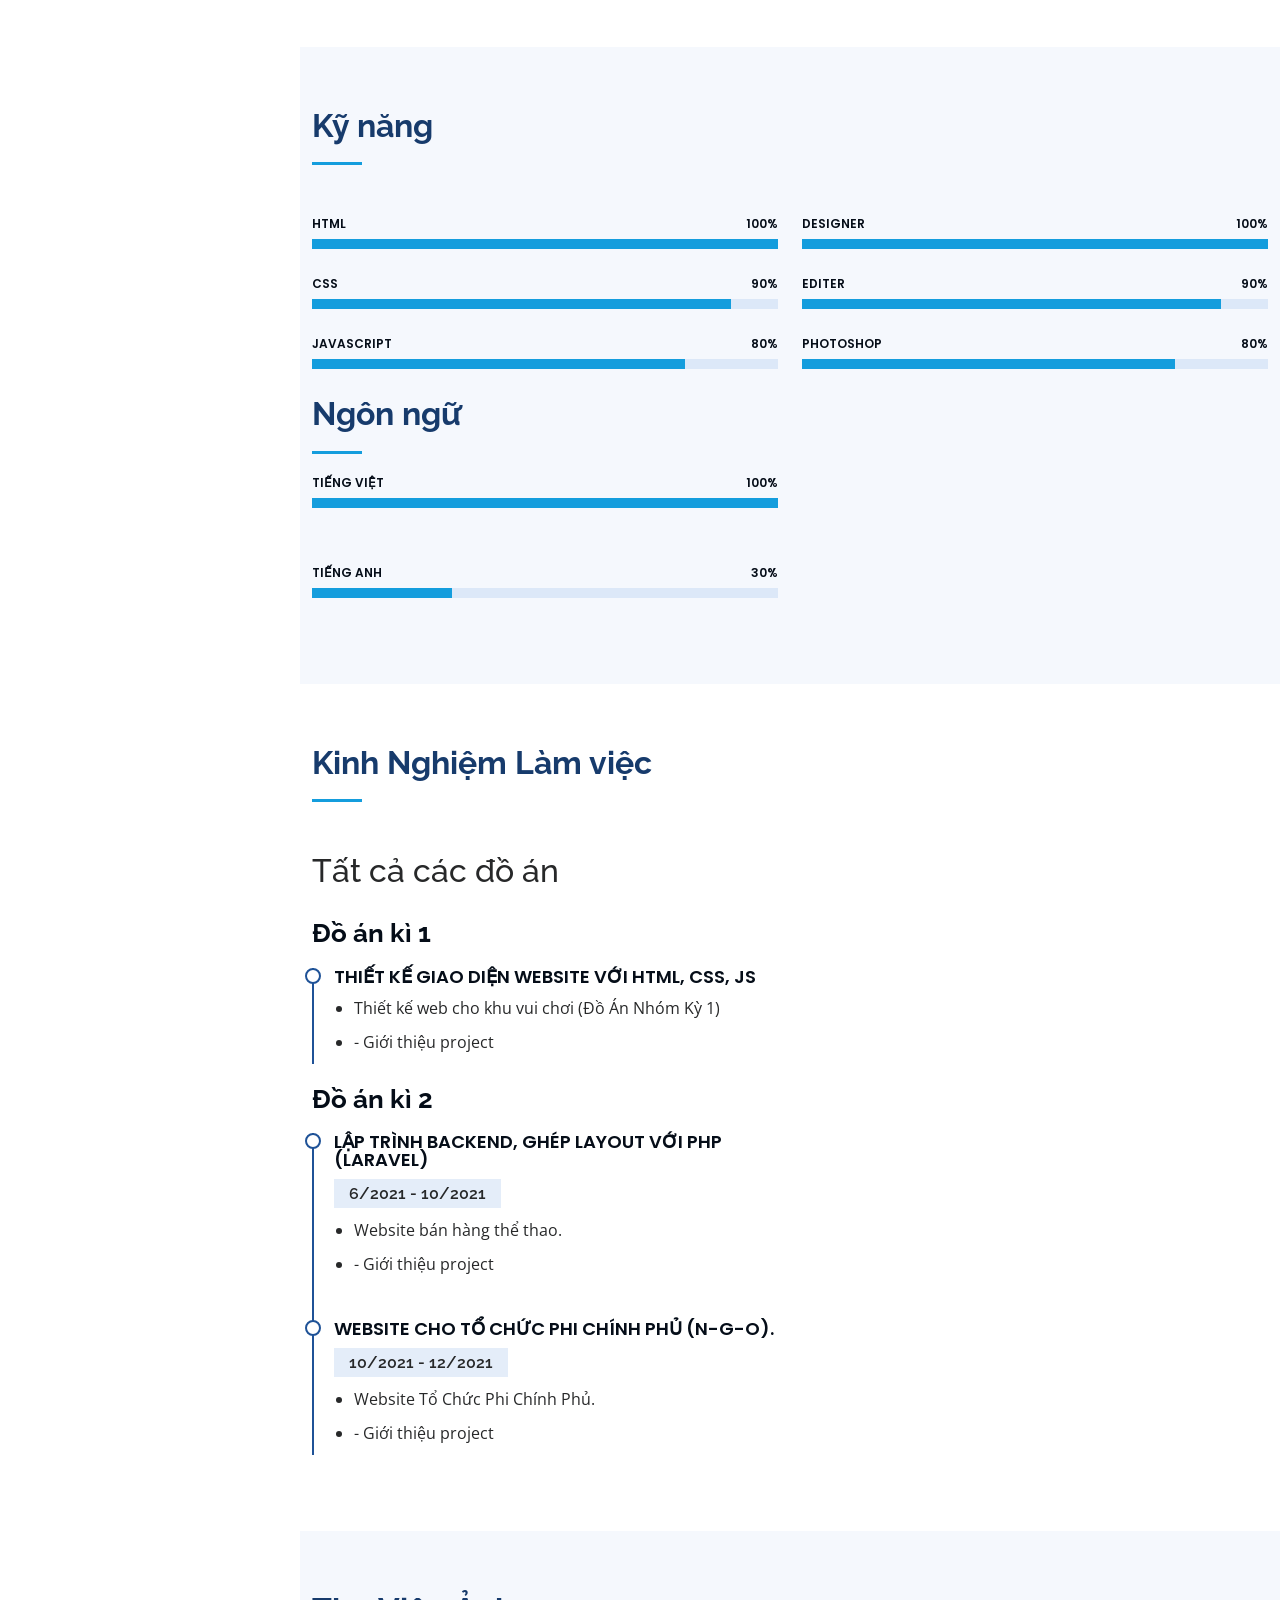
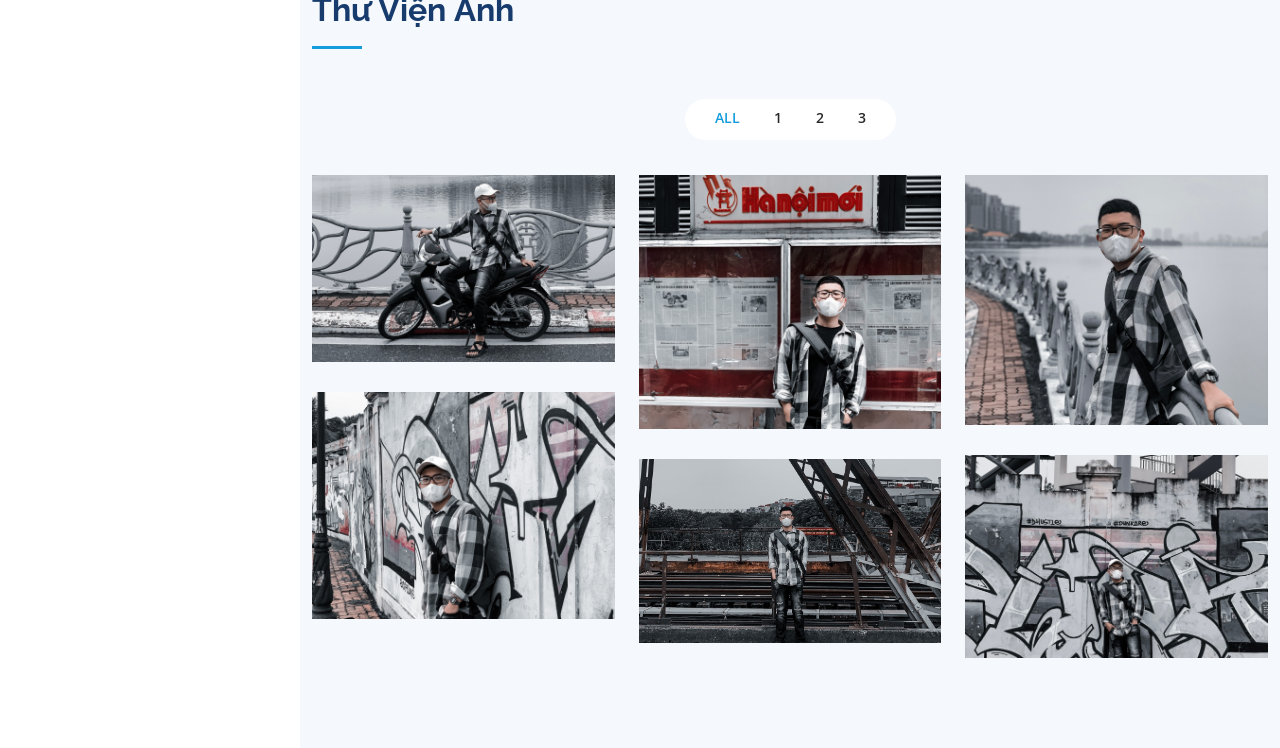
==== commit 498142fb: "updateloi" ====
--- a/cv/index.html
+++ b/cv/index.html
@@ -23,7 +23,7 @@
 
     <!-- Template Main CSS File -->
     <link href="assets/css/style.css" rel="stylesheet">
-    <title>Document</title>
+    <title>Nguyễn Hồng Quang</title>
 </head>
 <body>
  <!-- ======= Mobile nav toggle button ======= -->
